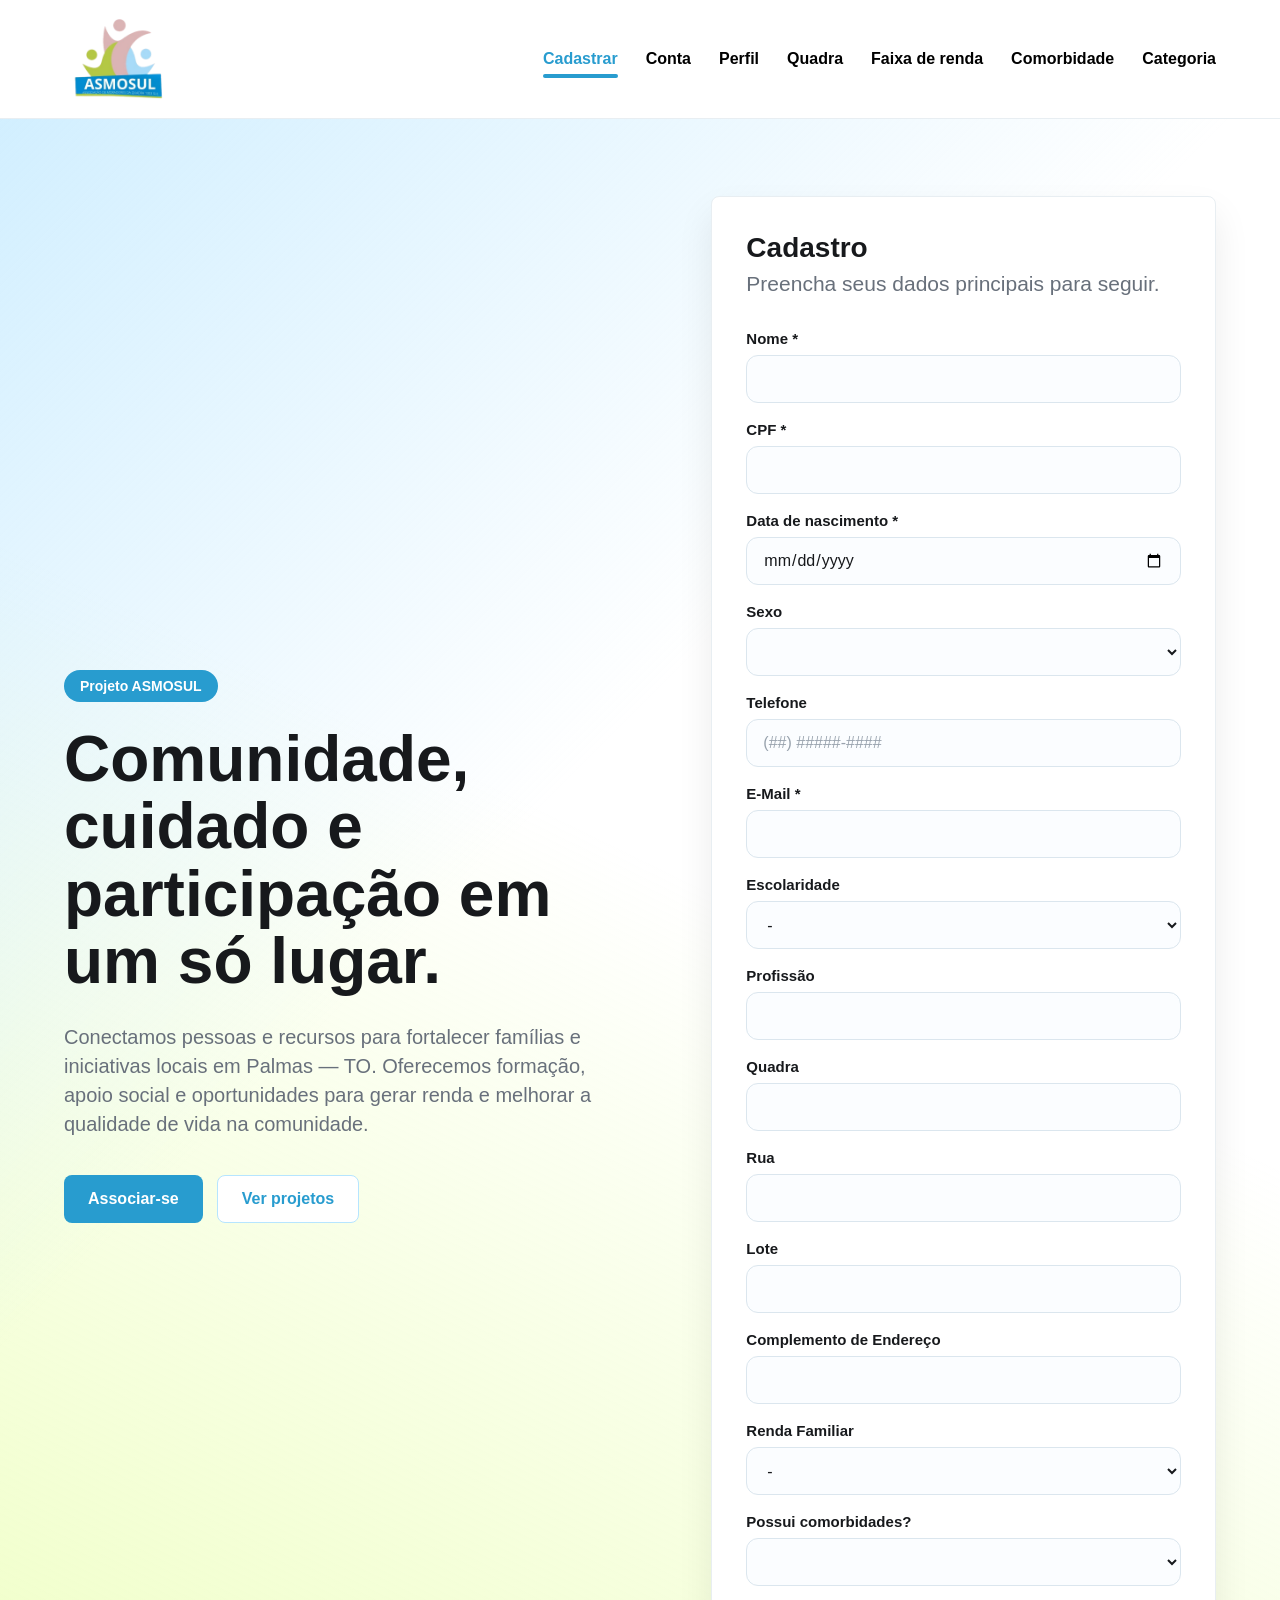
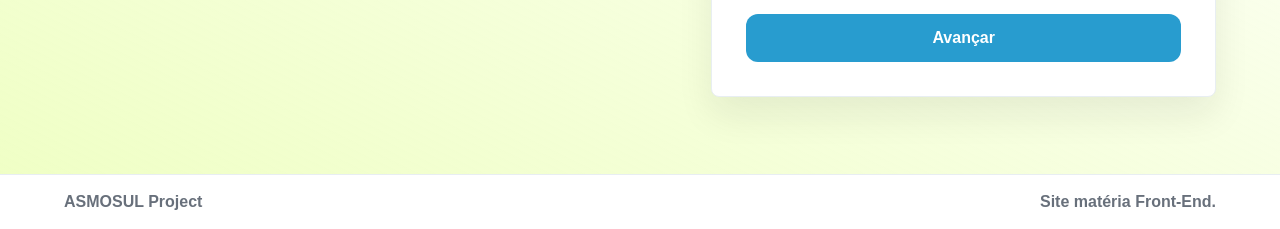
==== cadastro.html @ 515030df "Site Atualizado" ====
<!DOCTYPE html>
<html lang="pt-br">
<head>
    <meta charset="UTF-8">
    <title>Entre</title>
    <link rel="icon" type="image/png" href="./Imagens/Logo-clean.png">
    <script src="./JavaScript/index.js"></script>
    <link rel="stylesheet" href="./Css/index.css">
</head>
<body>
    <header class="topbar">
        <a class="brand" href="#">
            <img src="./Imagens/Logo.png" alt="AsmoSul Logo" class="logo-img">
        </a>
        <nav class="nav">
            <button type="button" id="navCadastrar" class="tablinks active" onclick="openCity(event, 'Cadastrar')">Cadastrar</button>
            <button type="button" id="navConta" class="tablinks" onclick="openCity(event, 'Conta')">Conta</button>
            <button type="button" id="navPerfil" class="tablinks" onclick="openCity(event, 'Perfil')">Perfil</button>
            <button type="button" id="navQuadra" class="tablinks" onclick="openCity(event, 'Quadra')">Quadra</button>
            <button type="button" id="navFaixaRenda" class="tablinks" onclick="openCity(event, 'FaixaRenda')">Faixa de renda</button>
            <button type="button" id="navComorbidade" class="tablinks" onclick="openCity(event, 'Comorbidade')">Comorbidade</button>
            <button type="button" id="navCategoria" class="tablinks" onclick="openCity(event, 'Categoria')">Categoria</button>
        </nav>
    </header>

    <main class="hero">
        <div class="hero-content">
            <section class="hero-copy">
                <span class="badge">Projeto ASMOSUL</span>
                <h1>Comunidade, cuidado e participação em um só lugar.</h1>
                <p>
                    Conectamos pessoas e recursos para fortalecer famílias e iniciativas locais em Palmas — TO. Oferecemos formação, apoio social e oportunidades para gerar renda e melhorar a qualidade de vida na comunidade.
                </p>
                <div class="actions">
                    <button type="button" class="primary-button" onclick="openCity(event, 'Conta')">Associar-se</button>
                    <button type="button" class="secondary-button" onclick="openCity(event, 'Perfil')">Ver projetos</button>
                </div>
            </section>

            <section class="hero-stats">
                <section id="Cadastrar" class="tabcontent progress-card" style="display:block;">
                    <h2>Cadastro</h2>
                    <p>Preencha seus dados principais para seguir.</p>
                    <form id="cadastroForm" action="./index.html" method="post" target="_blank">
                <div class="DivNome">
                    <label for="nome">Nome *</label>
                    <input type="text" name="nome" required>
                </div>
                <div>
                    <label for="cpf">CPF *</label>
                    <input type="text" name="cpf" minlength="11" maxlength="14" required>
                </div>
                <div>
                    <label for="date">Data de nascimento *</label>
                    <input type="date" name="date" required>
                </div>
                <div>
                    <label for="sexo">Sexo</label>
                    <select name="select">
                        <option value="sexo">  </option>
                        <option value="masculino">Masculino</option>
                        <option value="feminino">Feminino</option>
                    </select>
                </div>
                <div>
                    <label for="telefone">Telefone</label>
                    <input type="tel" name="telefone" maxlength="15"
                    onkeyup="mascaraTelefone(event)"
                    placeholder="(##) #####-####">
                </div>
                <div>
                    <label for="email">E-Mail *</label>
                    <input type="email" name="email" required>
                </div>
                <div>
                    <label for="escolaridade">Escolaridade</label>
                    <select name="select">
                        <option value="escolaridade"> - </option>
                        <option value="analfabeto">Analfabeto</option>
                        <option value="ensino fundamental incompleto">Ensino fundamental incompleto</option>
                        <option value="ensino fundamental completo">Ensino fundamental completo</option>
                        <option value="ensino médio incompleto">Ensino médio incompleto</option>
                        <option value="ensino médio completo">Ensino médio completo</option>
                        <option value="ensino superior incompleto">Ensino superior incompleto</option>
                        <option value="ensino superior completo">Ensino superior completo</option>
                    </select>
                </div>
                <div>
                    <label for="profissao">Profissão</label>
                    <input type="text" name="profissao">
                </div>
                <div>
                    <label for="quadra">Quadra</label>
                    <input type="text" name="quadra">
                </div>
                <div>
                    <label for="rua">Rua</label>
                    <input type="text" name="Rua">
                </div>
                <div>
                    <label for="lote">Lote</label>
                    <input type="text" name="lote">
                </div>
                <div>
                    <label for="Complemento de Endereço">Complemento de Endereço</label>
                    <input type="text" name="Complemento de Endereço">
                </div>
                <div>
                    <label for="Renda">Renda Familiar</label>
                    <select name="Renda">
                        <option value="Renda"> - </option>
                        <option value="2000">Até R$2000,00</option>
                        <option value="4000">Até R$4000,00</option>
                        <option value="8000">Até R$8000,00</option>
                        <option value="10000">Até R$10000,00</option>
                        <option value="11000">Acima de R$10000,00</option>
                    </select>
                </div>
                <div>
                    <label for="comorbidade">Possui comorbidades?</label>
                    <select name="comorbidade" id="Sim">
                        <option value="comorbidade">  </option>
                        <option value="sim">Sim</option>
                        <option value="nao">Não</option>
                    </select>
                    <div id="comorbidadeDetalhes" style="display:none; margin-top:8px;">
                        <label for="detalhes">Quais comorbidades?</label>
                        <input type="text" name="detalhes" id="detalhes" placeholder="Descreva aqui">
                    </div>
                </div>
                <div class="BotoesForm">
                    <input type="submit" value="Avançar">
                </div>
            </form>
        </section>

                <section id="Conta" class="tabcontent progress-card">
                    <h2>Conta</h2>
                    <p>Crie sua senha com confirmação e critérios visíveis.</p>
                    <form id="contaForm" action="#">
                <div>
                    <label for="associada">Pessoa associada</label>
                    <select name="associada" id="">
                        <option value="associada">  </option>
                        <option value="sim">Sim</option>
                        <option value="nao">Não</option>
                    </select>
                </div>
                <div>
                    <label for="nome">Nome do usúario *</label>
                    <input type="text" name="nome" required>
                </div>
                <div>
                    <label for="senha">Senha *</label>
                    <input type="password" name="senha" id="senha" required minlength="8">
                </div>
                <div>
                    <label for="senhaC">Confirmar Senha *</label>
                    <input type="password" name="senhaC" id="senhaC" required minlength="8">
                </div>
                <div id="passwordFeedback" aria-live="polite" style="margin-top:8px;"></div>
                <div class="BotoesForm">
                    <input type="submit" value="Avançar">
                </div>
            </form>
                </section>

                <section id="Perfil" class="tabcontent progress-card">
                    <h2>Perfil</h2>
                    <p>Configure seus dados de perfil e permissões.</p>
                    <form id="perfilForm" action="#">
                <div>
                    <label for="identificador">Identificador *</label>
                    <input type="text" name="identificador" id="identificador" required>
                </div>
                <div>
                    <label for="descricao">Descrição *</label>
                    <input type="text" name="descricao" id="descricao" required>
                </div>
                <div>
                    <label for="permissoes">Permissões *</label>
                    <select name="permissoes" id="permissoes" required>
                        <option value=""> - </option>
                        <option value="admin">Administrador</option>
                        <option value="user">Usuário</option>
                        <option value="viewer">Visualizador</option>
                        <option value="editor">Editor</option>
                    </select>
                </div>
                <div class="BotoesForm">
                    <input type="submit" value="Salvar">
                </div>
            </form>
                </section>

                <section id="Quadra" class="tabcontent progress-card">
                    <h2>Quadra</h2>
                    <p>Cadastre a quadra com nome e descrição.</p>
                    <form id="quadraForm" action="#">
                <div>
                    <label for="nomeQuadra">Nome da quadra *</label>
                    <input type="text" name="nomeQuadra" id="nomeQuadra" required>
                </div>
                <div>
                    <label for="descricaoQuadra">Descrição</label>
                    <input type="text" name="descricaoQuadra" id="descricaoQuadra">
                </div>
                <div class="BotoesForm">
                    <input type="submit" value="Salvar">
                </div>
            </form>
                </section>

                <section id="FaixaRenda" class="tabcontent progress-card">
                    <h2>Faixa de renda familiar</h2>
                    <p>Informe a faixa com valor mínimo, valor máximo e descrição.</p>
                    <form id="faixaRendaForm" action="#">
                <div>
                    <label for="valorMinimo">Valor mínimo *</label>
                    <input type="number" name="valorMinimo" id="valorMinimo" step="1" min="0" required>
                </div>
                <div>
                    <label for="valorMaximo">Valor máximo *</label>
                    <input type="number" name="valorMaximo" id="valorMaximo" step="1" min="0" required>
                </div>
                <div>
                    <label for="descricaoFaixa">Descrição</label>
                    <input type="text" name="descricaoFaixa" id="descricaoFaixa">
                </div>
                <div class="BotoesForm">
                    <input type="submit" value="Salvar">
                </div>
            </form>
                </section>

                <section id="Comorbidade" class="tabcontent progress-card">
                    <h2>Comorbidade</h2>
                    <p>Cadastre uma comorbidade e associe uma categoria.</p>
                    <form id="comorbidadeForm" action="#">
                <div>
                    <label for="nomeComorbidade">Nome *</label>
                    <input type="text" name="nomeComorbidade" id="nomeComorbidade" required>
                </div>
                <div>
                    <label for="categoriaComorbidade">Categoria *</label>
                    <select name="categoriaComorbidade" id="categoriaComorbidade" required>
                        <option value=""> - </option>
                        <option value="Doenças cardiovasculares">Doenças cardiovasculares</option>
                        <option value="Diabetes">Diabetes</option>
                        <option value="Doenças respiratorias">Doenças respiratórias</option>
                        <option value="Cancer">Câncer</option>
                    </select>
                </div>
                <div>
                    <label for="descricaoComorbidade">Descrição</label>
                    <input type="text" name="descricaoComorbidade" id="descricaoComorbidade">
                </div>
                <div class="BotoesForm">
                    <input type="submit" value="Cadastrar">
                </div>
            </form>
                </section>

                <section id="Categoria" class="tabcontent progress-card">
                    <h2>Categoria</h2>
                    <p>Cadastre a categoria com identificador e nome.</p>
                    <form id="categoriaForm" action="#">
                <div>
                    <label for="identificadorCategoria">Identificador *</label>
                    <input type="text" name="identificadorCategoria" id="identificadorCategoria" required>
                </div>
                <div>
                    <label for="nomeCategoria">Nome *</label>
                    <input type="text" name="nomeCategoria" id="nomeCategoria" required>
                </div>
                <div class="BotoesForm">
                    <input type="submit" value="Salvar">
                </div>
            </form>
                </section>
            </section>
        </div>
    </main>
        <footer class="site-footer">
            <span>ASMOSUL Project</span>
            <span>Site matéria Front-End.</span>
        </footer>
        </body>
</html>
---- Css/index.css ----
:root {
  --ink: #17191c;
  --muted: #68707b;
  --line: #e8eef2;
  --white: #ffffff;
  --blue: #289ccf;
  --blue-light: #eaf8ff;
  --green-soft: #efffd4;
  --shadow: 0 18px 36px rgb(23 25 28 / 8%);
  --radius: 8px;
}

* {
  box-sizing: border-box;
}

html {
  scroll-behavior: smooth;
}

body {
  margin: 0;
  color: var(--ink);
  background: var(--white);
  font-family: Helvetica, Arial, sans-serif;
}

button,
input,
select {
  font: inherit;
}

a {
  color: inherit;
  text-decoration: none;
}

.topbar {
  display: flex;
  align-items: center;
  min-height: 118px;
  padding: 4px clamp(24px, 5vw, 104px);
  border-bottom: 1px solid var(--line);
  background: var(--white);
}

.brand {
  display: inline-flex;
  align-items: center;
  gap: 28px;
}

.logo-img {
  height: 110px;
  width: auto;
  object-fit: contain;
}

.nav {
  display: flex;
  align-items: center;
  gap: 28px;
  margin-left: auto;
  color: #343a40;
  font-size: 16px;
}

.nav button:not(.join-button) {
  position: relative;
  padding: 12px 0;
  border: 0;
  background: transparent;
  font-weight: 700;
  cursor: pointer;
  transition: color 180ms ease;
}

.nav button:not(.join-button)::after {
  position: absolute;
  left: 0;
  bottom: 2px;
  width: 100%;
  height: 4px;
  border-radius: 999px;
  background: var(--blue);
  content: "";
  transform: scaleX(0);
  transform-origin: left;
  transition: transform 220ms ease;
}

.nav button:not(.join-button):hover,
.nav button:not(.join-button):focus-visible,
.nav button.active {
  color: var(--blue);
}

.nav button:not(.join-button):hover::after,
.nav button:not(.join-button):focus-visible::after,
.nav button.active::after {
  transform: scaleX(1);
}

.join-button,
.primary-button,
.secondary-button {
  display: inline-flex;
  align-items: center;
  justify-content: center;
  min-height: 48px;
  padding: 0 24px;
  border-radius: var(--radius);
  font-weight: 700;
  border: 0;
  cursor: pointer;
}

.join-button,
.primary-button {
  color: var(--white);
  background: var(--blue);
}

.join-button {
  gap: 10px;
  min-height: 56px;
  padding: 0 28px;
  border-radius: 12px;
  transition: transform 180ms ease, box-shadow 180ms ease, background 180ms ease;
}

.join-button:hover,
.join-button:focus-visible {
  background: #208dbd;
  box-shadow: 0 12px 24px rgb(40 156 207 / 24%);
  transform: translateY(-2px);
}

.secondary-button {
  color: var(--blue);
  border: 1px solid #b6e5ff;
  background: var(--white);
}

.hero {
  min-height: calc(100vh - 118px);
  background:
    linear-gradient(135deg, rgb(182 229 255 / 62%), transparent 42%),
    linear-gradient(26deg, rgb(229 255 159 / 60%), transparent 54%),
    var(--white);
}

.hero-content {
  display: grid;
  grid-template-columns: minmax(0, 1.05fr) minmax(460px, 0.95fr);
  gap: clamp(56px, 7vw, 120px);
  align-items: center;
  min-height: calc(100vh - 118px);
  padding: clamp(48px, 6vw, 96px) clamp(24px, 5vw, 104px);
}

.hero-copy {
  min-width: 0;
}

.badge {
  display: inline-flex;
  align-items: center;
  min-height: 32px;
  padding: 0 16px;
  border-radius: 999px;
  color: var(--white);
  background: var(--blue);
  font-size: 14px;
  font-weight: 700;
}

h1 {
  max-width: 870px;
  margin: 24px 0 0;
  font-size: clamp(50px, 5vw, 78px);
  line-height: 1.05;
  letter-spacing: 0;
}

.hero-copy p {
  max-width: 790px;
  margin: 28px 0 0;
  color: var(--muted);
  font-size: 20px;
  line-height: 1.45;
}

.actions {
  display: flex;
  gap: 14px;
  margin-top: 36px;
}

.hero-stats {
  display: grid;
  gap: 22px;
  min-width: 0;
}

.progress-card,
.stat-cards article {
  border: 1px solid var(--line);
  border-radius: var(--radius);
  background: var(--white);
  box-shadow: var(--shadow);
}

.progress-card {
  padding: 34px;
}

.progress-card h2 {
  margin: 0;
  font-size: 28px;
  line-height: 1.2;
}

.progress-card p {
  margin: 8px 0 34px;
  color: var(--muted);
  font-size: 21px;
}

.progress-card form {
  display: flex;
  flex-direction: column;
  gap: 18px;
}

.progress-card form > div {
  display: flex;
  flex-direction: column;
  gap: 8px;
}

.progress-card label {
  color: var(--ink);
  font-weight: 700;
  font-size: 15px;
}

.progress-card input,
.progress-card select {
  width: 100%;
  min-height: 48px;
  padding: 0 16px;
  border: 1px solid #dbe6ee;
  border-radius: 12px;
  background: #fbfdff;
  color: var(--ink);
  outline: none;
  transition: border-color 180ms ease, box-shadow 180ms ease, background 180ms ease;
}

.progress-card input:focus,
.progress-card select:focus {
  border-color: var(--blue);
  background: var(--white);
  box-shadow: 0 0 0 4px rgb(40 156 207 / 12%);
}

.progress-card input::placeholder {
  color: #98a2ad;
}

.BotoesForm {
  display: flex;
  justify-content: flex-start;
  margin-top: 10px;
}

.BotoesForm input[type="submit"] {
  min-width: 160px;
  border: 0;
  color: var(--white);
  background: var(--blue);
  cursor: pointer;
  font-weight: 700;
  transition: transform 180ms ease, box-shadow 180ms ease, background 180ms ease;
}

.BotoesForm input[type="submit"]:hover,
.BotoesForm input[type="submit"]:focus-visible {
  background: #208dbd;
  box-shadow: 0 12px 24px rgb(40 156 207 / 24%);
  transform: translateY(-2px);
}

#comorbidadeDetalhes,
#passwordFeedback {
  width: 100%;
}

#comorbidadeDetalhes {
  margin-top: 2px;
}

#passwordFeedback {
  font-size: 0.78rem;
}

.password-feedback {
  list-style: none;
  padding: 0;
  margin: 0;
}

.password-feedback li {
  margin: 2px 0;
  text-align: left;
  font-size: 0.78rem;
  line-height: 1.35;
}

.password-feedback li.valid {
  color: #1a8f3a;
}

.password-feedback li.invalid {
  color: #c0392b;
}

.stat-cards {
  display: grid;
  grid-template-columns: repeat(3, minmax(0, 1fr));
  gap: 20px;
}

.stat-cards article {
  min-height: 140px;
  padding: 30px;
}

.stat-cards strong {
  display: block;
  color: var(--blue);
  font-size: 38px;
  line-height: 1;
}

.stat-cards span {
  display: block;
  margin-top: 16px;
  color: var(--muted);
  font-size: 16px;
  line-height: 1.35;
}

.tabcontent {
  display: none;
}

@media (max-width: 980px) {
  .topbar {
    align-items: flex-start;
    flex-direction: column;
    gap: 14px;
    padding-top: 14px;
    padding-bottom: 18px;
  }

  .nav {
    flex-wrap: wrap;
    gap: 16px;
    margin-left: 0;
  }

  .hero-content {
    grid-template-columns: 1fr;
    min-height: auto;
  }

  .stat-cards {
    grid-template-columns: 1fr;
  }
}

@media (max-width: 560px) {
  .brand span {
    font-size: 28px;
  }

  h1 {
    font-size: 36px;
  }

  .hero-copy p,
  .progress-card p {
    font-size: 17px;
  }

  .actions {
    flex-direction: column;
  }

  .progress-card {
    padding: 22px;
  }

  .stat-cards article {
    padding: 22px;
  }
}

/* Footer */
.site-footer {
  display: flex;
  justify-content: space-between;
  align-items: center;
  padding: 18px clamp(24px, 5vw, 104px);
  background: var(--white);
  border-top: 1px solid var(--line);
  color: var(--muted);
  font-weight: 700;
}

@media (max-width: 560px) {
  .site-footer {
    flex-direction: column;
    gap: 8px;
    align-items: flex-start;
  }
}
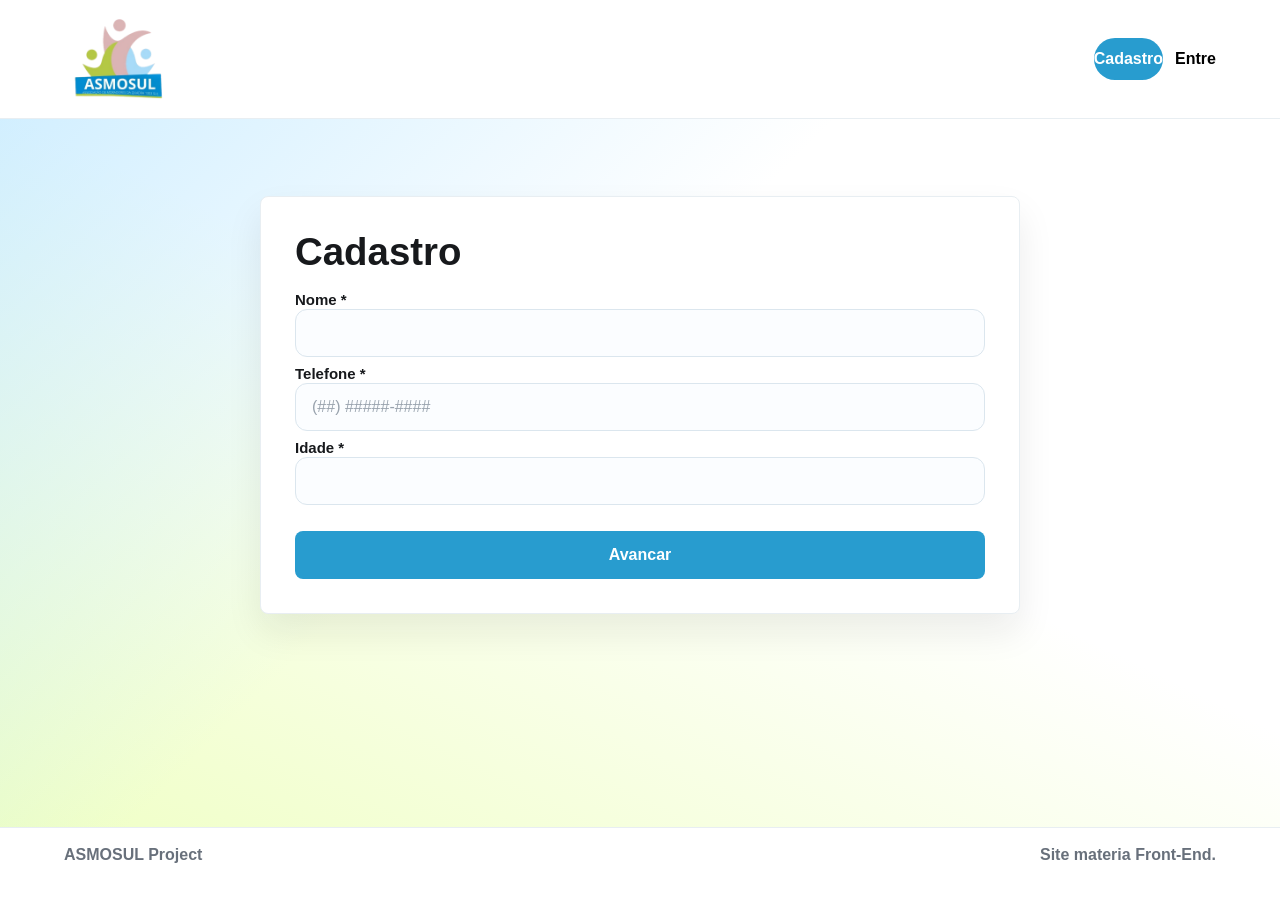
==== commit ec3febc1: "Ajuste da aba cadastro" ====
--- a/cadastro.html
+++ b/cadastro.html
@@ -1,289 +1,190 @@
-<!DOCTYPE html>
+﻿<!DOCTYPE html>
 <html lang="pt-br">
 <head>
     <meta charset="UTF-8">
-    <title>Entre</title>
+    <meta name="viewport" content="width=device-width, initial-scale=1">
+    <title>Cadastro</title>
     <link rel="icon" type="image/png" href="./Imagens/Logo-clean.png">
-    <script src="./JavaScript/index.js"></script>
+    <script src="./JavaScript/index.js" defer></script>
     <link rel="stylesheet" href="./Css/index.css">
 </head>
 <body>
-    <header class="topbar">
-        <a class="brand" href="#">
+    <header class="topbar auth-topbar">
+        <a class="brand" href="#" aria-label="ASMOSUL">
             <img src="./Imagens/Logo.png" alt="AsmoSul Logo" class="logo-img">
         </a>
-        <nav class="nav">
-            <button type="button" id="navCadastrar" class="tablinks active" onclick="openCity(event, 'Cadastrar')">Cadastrar</button>
-            <button type="button" id="navConta" class="tablinks" onclick="openCity(event, 'Conta')">Conta</button>
-            <button type="button" id="navPerfil" class="tablinks" onclick="openCity(event, 'Perfil')">Perfil</button>
-            <button type="button" id="navQuadra" class="tablinks" onclick="openCity(event, 'Quadra')">Quadra</button>
-            <button type="button" id="navFaixaRenda" class="tablinks" onclick="openCity(event, 'FaixaRenda')">Faixa de renda</button>
-            <button type="button" id="navComorbidade" class="tablinks" onclick="openCity(event, 'Comorbidade')">Comorbidade</button>
-            <button type="button" id="navCategoria" class="tablinks" onclick="openCity(event, 'Categoria')">Categoria</button>
+        <nav class="nav auth-nav" aria-label="Alternar entre cadastro e login">
+            <button type="button" class="tablinks active" data-target="Cadastro">Cadastro</button>
+            <button type="button" class="tablinks" data-target="Entre">Entre</button>
         </nav>
     </header>
 
-    <main class="hero">
-        <div class="hero-content">
-            <section class="hero-copy">
-                <span class="badge">Projeto ASMOSUL</span>
-                <h1>Comunidade, cuidado e participação em um só lugar.</h1>
-                <p>
-                    Conectamos pessoas e recursos para fortalecer famílias e iniciativas locais em Palmas — TO. Oferecemos formação, apoio social e oportunidades para gerar renda e melhorar a qualidade de vida na comunidade.
-                </p>
-                <div class="actions">
-                    <button type="button" class="primary-button" onclick="openCity(event, 'Conta')">Associar-se</button>
-                    <button type="button" class="secondary-button" onclick="openCity(event, 'Perfil')">Ver projetos</button>
+    <main class="hero auth-hero">
+        <div class="hero-content auth-content">
+            <section id="Cadastro" class="tabcontent progress-card auth-panel" style="display:block;">
+                <div class="panel-head">
+                    <h1>Cadastro</h1>
                 </div>
+
+                <form id="cadastroWizard" class="wizard" action="#">
+                    <div class="wizard-step is-active" data-step="1">
+                        <div>
+                            <label for="nome">Nome *</label>
+                            <input type="text" name="nome" id="nome" required>
+                        </div>
+                        <div>
+                            <label for="telefone">Telefone *</label>
+                            <input type="tel" name="telefone" id="telefone" maxlength="15" onkeyup="mascaraTelefone(event)" placeholder="(##) #####-####" required>
+                        </div>
+                        <div>
+                            <label for="idade">Idade *</label>
+                            <input type="number" name="idade" id="idade" min="0" required>
+                        </div>
+                    </div>
+
+                    <div class="wizard-step" data-step="2">
+                        <div>
+                            <label for="cpf">CPF *</label>
+                            <input type="text" name="cpf" id="cpf" minlength="11" maxlength="14" required>
+                        </div>
+                        <div>
+                            <label for="date">Data de nascimento *</label>
+                            <input type="date" name="date" id="date" required>
+                        </div>
+                        <div>
+                            <label for="sexo">Sexo</label>
+                            <select name="sexo" id="sexo">
+                                <option value="">Selecione</option>
+                                <option value="masculino">Masculino</option>
+                                <option value="feminino">Feminino</option>
+                                <option value="outro">Outro</option>
+                            </select>
+                        </div>
+                    </div>
+
+                    <div class="wizard-step" data-step="3">
+                        <div>
+                            <label for="email">E-mail *</label>
+                            <input type="email" name="email" id="email" required>
+                        </div>
+                        <div>
+                            <label for="escolaridade">Escolaridade</label>
+                            <select name="escolaridade" id="escolaridade">
+                                <option value="">Selecione</option>
+                                <option value="analfabeto">Analfabeto</option>
+                                <option value="ensino fundamental incompleto">Ensino fundamental incompleto</option>
+                                <option value="ensino fundamental completo">Ensino fundamental completo</option>
+                                <option value="ensino medio incompleto">Ensino medio incompleto</option>
+                                <option value="ensino medio completo">Ensino medio completo</option>
+                                <option value="ensino superior incompleto">Ensino superior incompleto</option>
+                                <option value="ensino superior completo">Ensino superior completo</option>
+                            </select>
+                        </div>
+                        <div>
+                            <label for="profissao">Profissao</label>
+                            <input type="text" name="profissao" id="profissao">
+                        </div>
+                    </div>
+
+                    <div class="wizard-step" data-step="4">
+                        <div>
+                            <label for="quadra">Quadra</label>
+                            <input type="text" name="quadra" id="quadra">
+                        </div>
+                        <div>
+                            <label for="rua">Rua</label>
+                            <input type="text" name="rua" id="rua">
+                        </div>
+                        <div>
+                            <label for="lote">Lote</label>
+                            <input type="text" name="lote" id="lote">
+                        </div>
+                        <div>
+                            <label for="complemento">Complemento de endereco</label>
+                            <input type="text" name="complemento" id="complemento">
+                        </div>
+                    </div>
+
+                    <div class="wizard-step" data-step="5">
+                        <div>
+                            <label for="Renda">Renda familiar</label>
+                            <select name="Renda" id="Renda">
+                                <option value="">Selecione</option>
+                                <option value="2000">Ate R$2000,00</option>
+                                <option value="4000">Ate R$4000,00</option>
+                                <option value="8000">Ate R$8000,00</option>
+                                <option value="10000">Ate R$10000,00</option>
+                                <option value="11000">Acima de R$10000,00</option>
+                            </select>
+                        </div>
+                        <div>
+                            <label for="Sim">Possui comorbidades?</label>
+                            <select name="comorbidade" id="Sim">
+                                <option value="">Selecione</option>
+                                <option value="sim">Sim</option>
+                                <option value="nao">Nao</option>
+                            </select>
+                            <div id="comorbidadeDetalhes" style="display:none; margin-top:8px;">
+                                <label for="detalhes">Quais comorbidades?</label>
+                                <input type="text" name="detalhes" id="detalhes" placeholder="Descreva aqui">
+                            </div>
+                        </div>
+                    </div>
+
+                    <div class="wizard-step" data-step="6">
+                        <div>
+                            <label for="nomeUsuario">Nome de usuario *</label>
+                            <input type="text" name="nomeUsuario" id="nomeUsuario" required>
+                        </div>
+                        <div>
+                            <label for="senha">Senha *</label>
+                            <input type="password" name="senha" id="senha" required minlength="8">
+                        </div>
+                        <div>
+                            <label for="senhaC">Confirmar senha *</label>
+                            <input type="password" name="senhaC" id="senhaC" required minlength="8">
+                        </div>
+                        <div id="passwordFeedback" aria-live="polite"></div>
+                    </div>
+
+                    <div class="wizard-actions">
+                        <button type="button" class="secondary-button wizard-back" hidden>Voltar</button>
+                        <button type="button" class="primary-button wizard-next">Avancar</button>
+                        <button type="submit" class="primary-button wizard-submit" hidden>Finalizar cadastro</button>
+                    </div>
+                </form>
             </section>
 
-            <section class="hero-stats">
-                <section id="Cadastrar" class="tabcontent progress-card" style="display:block;">
-                    <h2>Cadastro</h2>
-                    <p>Preencha seus dados principais para seguir.</p>
-                    <form id="cadastroForm" action="./index.html" method="post" target="_blank">
-                <div class="DivNome">
-                    <label for="nome">Nome *</label>
-                    <input type="text" name="nome" required>
+            <section id="Entre" class="tabcontent progress-card auth-panel">
+                <div class="panel-head">
+                    <h1>Entre</h1>
                 </div>
-                <div>
-                    <label for="cpf">CPF *</label>
-                    <input type="text" name="cpf" minlength="11" maxlength="14" required>
-                </div>
-                <div>
-                    <label for="date">Data de nascimento *</label>
-                    <input type="date" name="date" required>
-                </div>
-                <div>
-                    <label for="sexo">Sexo</label>
-                    <select name="select">
-                        <option value="sexo">  </option>
-                        <option value="masculino">Masculino</option>
-                        <option value="feminino">Feminino</option>
-                    </select>
-                </div>
-                <div>
-                    <label for="telefone">Telefone</label>
-                    <input type="tel" name="telefone" maxlength="15"
-                    onkeyup="mascaraTelefone(event)"
-                    placeholder="(##) #####-####">
-                </div>
-                <div>
-                    <label for="email">E-Mail *</label>
-                    <input type="email" name="email" required>
-                </div>
-                <div>
-                    <label for="escolaridade">Escolaridade</label>
-                    <select name="select">
-                        <option value="escolaridade"> - </option>
-                        <option value="analfabeto">Analfabeto</option>
-                        <option value="ensino fundamental incompleto">Ensino fundamental incompleto</option>
-                        <option value="ensino fundamental completo">Ensino fundamental completo</option>
-                        <option value="ensino médio incompleto">Ensino médio incompleto</option>
-                        <option value="ensino médio completo">Ensino médio completo</option>
-                        <option value="ensino superior incompleto">Ensino superior incompleto</option>
-                        <option value="ensino superior completo">Ensino superior completo</option>
-                    </select>
-                </div>
-                <div>
-                    <label for="profissao">Profissão</label>
-                    <input type="text" name="profissao">
-                </div>
-                <div>
-                    <label for="quadra">Quadra</label>
-                    <input type="text" name="quadra">
-                </div>
-                <div>
-                    <label for="rua">Rua</label>
-                    <input type="text" name="Rua">
-                </div>
-                <div>
-                    <label for="lote">Lote</label>
-                    <input type="text" name="lote">
-                </div>
-                <div>
-                    <label for="Complemento de Endereço">Complemento de Endereço</label>
-                    <input type="text" name="Complemento de Endereço">
-                </div>
-                <div>
-                    <label for="Renda">Renda Familiar</label>
-                    <select name="Renda">
-                        <option value="Renda"> - </option>
-                        <option value="2000">Até R$2000,00</option>
-                        <option value="4000">Até R$4000,00</option>
-                        <option value="8000">Até R$8000,00</option>
-                        <option value="10000">Até R$10000,00</option>
-                        <option value="11000">Acima de R$10000,00</option>
-                    </select>
-                </div>
-                <div>
-                    <label for="comorbidade">Possui comorbidades?</label>
-                    <select name="comorbidade" id="Sim">
-                        <option value="comorbidade">  </option>
-                        <option value="sim">Sim</option>
-                        <option value="nao">Não</option>
-                    </select>
-                    <div id="comorbidadeDetalhes" style="display:none; margin-top:8px;">
-                        <label for="detalhes">Quais comorbidades?</label>
-                        <input type="text" name="detalhes" id="detalhes" placeholder="Descreva aqui">
+
+                <form id="loginForm" class="wizard" action="#">
+                    <div class="wizard-step is-active" data-step="1">
+                        <div>
+                            <label for="loginUser">Usuario *</label>
+                            <input type="text" name="loginUser" id="loginUser" required>
+                        </div>
+                        <div>
+                            <label for="loginSenha">Senha *</label>
+                            <input type="password" name="loginSenha" id="loginSenha" required minlength="8">
+                        </div>
                     </div>
-                </div>
-                <div class="BotoesForm">
-                    <input type="submit" value="Avançar">
-                </div>
-            </form>
-        </section>
 
-                <section id="Conta" class="tabcontent progress-card">
-                    <h2>Conta</h2>
-                    <p>Crie sua senha com confirmação e critérios visíveis.</p>
-                    <form id="contaForm" action="#">
-                <div>
-                    <label for="associada">Pessoa associada</label>
-                    <select name="associada" id="">
-                        <option value="associada">  </option>
-                        <option value="sim">Sim</option>
-                        <option value="nao">Não</option>
-                    </select>
-                </div>
-                <div>
-                    <label for="nome">Nome do usúario *</label>
-                    <input type="text" name="nome" required>
-                </div>
-                <div>
-                    <label for="senha">Senha *</label>
-                    <input type="password" name="senha" id="senha" required minlength="8">
-                </div>
-                <div>
-                    <label for="senhaC">Confirmar Senha *</label>
-                    <input type="password" name="senhaC" id="senhaC" required minlength="8">
-                </div>
-                <div id="passwordFeedback" aria-live="polite" style="margin-top:8px;"></div>
-                <div class="BotoesForm">
-                    <input type="submit" value="Avançar">
-                </div>
-            </form>
-                </section>
-
-                <section id="Perfil" class="tabcontent progress-card">
-                    <h2>Perfil</h2>
-                    <p>Configure seus dados de perfil e permissões.</p>
-                    <form id="perfilForm" action="#">
-                <div>
-                    <label for="identificador">Identificador *</label>
-                    <input type="text" name="identificador" id="identificador" required>
-                </div>
-                <div>
-                    <label for="descricao">Descrição *</label>
-                    <input type="text" name="descricao" id="descricao" required>
-                </div>
-                <div>
-                    <label for="permissoes">Permissões *</label>
-                    <select name="permissoes" id="permissoes" required>
-                        <option value=""> - </option>
-                        <option value="admin">Administrador</option>
-                        <option value="user">Usuário</option>
-                        <option value="viewer">Visualizador</option>
-                        <option value="editor">Editor</option>
-                    </select>
-                </div>
-                <div class="BotoesForm">
-                    <input type="submit" value="Salvar">
-                </div>
-            </form>
-                </section>
-
-                <section id="Quadra" class="tabcontent progress-card">
-                    <h2>Quadra</h2>
-                    <p>Cadastre a quadra com nome e descrição.</p>
-                    <form id="quadraForm" action="#">
-                <div>
-                    <label for="nomeQuadra">Nome da quadra *</label>
-                    <input type="text" name="nomeQuadra" id="nomeQuadra" required>
-                </div>
-                <div>
-                    <label for="descricaoQuadra">Descrição</label>
-                    <input type="text" name="descricaoQuadra" id="descricaoQuadra">
-                </div>
-                <div class="BotoesForm">
-                    <input type="submit" value="Salvar">
-                </div>
-            </form>
-                </section>
-
-                <section id="FaixaRenda" class="tabcontent progress-card">
-                    <h2>Faixa de renda familiar</h2>
-                    <p>Informe a faixa com valor mínimo, valor máximo e descrição.</p>
-                    <form id="faixaRendaForm" action="#">
-                <div>
-                    <label for="valorMinimo">Valor mínimo *</label>
-                    <input type="number" name="valorMinimo" id="valorMinimo" step="1" min="0" required>
-                </div>
-                <div>
-                    <label for="valorMaximo">Valor máximo *</label>
-                    <input type="number" name="valorMaximo" id="valorMaximo" step="1" min="0" required>
-                </div>
-                <div>
-                    <label for="descricaoFaixa">Descrição</label>
-                    <input type="text" name="descricaoFaixa" id="descricaoFaixa">
-                </div>
-                <div class="BotoesForm">
-                    <input type="submit" value="Salvar">
-                </div>
-            </form>
-                </section>
-
-                <section id="Comorbidade" class="tabcontent progress-card">
-                    <h2>Comorbidade</h2>
-                    <p>Cadastre uma comorbidade e associe uma categoria.</p>
-                    <form id="comorbidadeForm" action="#">
-                <div>
-                    <label for="nomeComorbidade">Nome *</label>
-                    <input type="text" name="nomeComorbidade" id="nomeComorbidade" required>
-                </div>
-                <div>
-                    <label for="categoriaComorbidade">Categoria *</label>
-                    <select name="categoriaComorbidade" id="categoriaComorbidade" required>
-                        <option value=""> - </option>
-                        <option value="Doenças cardiovasculares">Doenças cardiovasculares</option>
-                        <option value="Diabetes">Diabetes</option>
-                        <option value="Doenças respiratorias">Doenças respiratórias</option>
-                        <option value="Cancer">Câncer</option>
-                    </select>
-                </div>
-                <div>
-                    <label for="descricaoComorbidade">Descrição</label>
-                    <input type="text" name="descricaoComorbidade" id="descricaoComorbidade">
-                </div>
-                <div class="BotoesForm">
-                    <input type="submit" value="Cadastrar">
-                </div>
-            </form>
-                </section>
-
-                <section id="Categoria" class="tabcontent progress-card">
-                    <h2>Categoria</h2>
-                    <p>Cadastre a categoria com identificador e nome.</p>
-                    <form id="categoriaForm" action="#">
-                <div>
-                    <label for="identificadorCategoria">Identificador *</label>
-                    <input type="text" name="identificadorCategoria" id="identificadorCategoria" required>
-                </div>
-                <div>
-                    <label for="nomeCategoria">Nome *</label>
-                    <input type="text" name="nomeCategoria" id="nomeCategoria" required>
-                </div>
-                <div class="BotoesForm">
-                    <input type="submit" value="Salvar">
-                </div>
-            </form>
-                </section>
+                    <div class="wizard-actions">
+                        <button type="button" class="secondary-button wizard-back" hidden>Voltar</button>
+                        <button type="submit" class="primary-button wizard-submit">Entrar</button>
+                    </div>
+                </form>
             </section>
         </div>
     </main>
-        <footer class="site-footer">
-            <span>ASMOSUL Project</span>
-            <span>Site matéria Front-End.</span>
-        </footer>
-        </body>
-</html>+
+    <footer class="site-footer">
+        <span>ASMOSUL Project</span>
+        <span>Site materia Front-End.</span>
+    </footer>
+</body>
+</html>
+
--- a/Css/index.css
+++ b/Css/index.css
@@ -90,12 +90,6 @@
   transition: transform 220ms ease;
 }
 
-.nav button:not(.join-button):hover,
-.nav button:not(.join-button):focus-visible,
-.nav button.active {
-  color: var(--blue);
-}
-
 .nav button:not(.join-button):hover::after,
 .nav button:not(.join-button):focus-visible::after,
 .nav button.active::after {
@@ -357,6 +351,101 @@
   display: none;
 }
 
+.auth-topbar {
+  justify-content: space-between;
+}
+
+.auth-nav {
+  gap: 12px;
+  margin-left: 0;
+}
+
+.auth-nav .tablinks {
+  padding: 12px 18px;
+  border-radius: 999px;
+  background: #f3f8fc;
+}
+
+.auth-nav .tablinks::after {
+  display: none;
+}
+
+.auth-nav .tablinks.active {
+  color: var(--white);
+  background: var(--blue);
+}
+
+.auth-hero {
+  min-height: calc(100vh - 118px - 74px);
+}
+
+.auth-content {
+  grid-template-columns: minmax(0, 760px);
+  justify-content: center;
+  align-items: start;
+  min-height: auto;
+}
+
+.auth-panel {
+  width: 100%;
+  max-width: 760px;
+  margin: 0 auto;
+}
+
+.panel-head h1 {
+  margin: 0 0 18px;
+  font-size: clamp(28px, 3vw, 42px);
+  line-height: 1.1;
+}
+
+.wizard {
+  display: flex;
+  flex-direction: column;
+  gap: 18px;
+}
+
+.wizard-step {
+  display: none !important;
+  flex-direction: column;
+  gap: 18px;
+}
+
+.wizard-step.is-active {
+  display: flex !important;
+}
+
+.wizard-actions {
+  display: flex;
+  flex-wrap: wrap;
+  gap: 12px;
+  justify-content: flex-end;
+  padding-top: 8px;
+}
+
+.wizard-actions .secondary-button,
+.wizard-actions .primary-button {
+  min-width: 150px;
+}
+
+.wizard-actions [hidden] {
+  display: none !important;
+}
+
+@media (max-width: 980px) {
+  .auth-topbar {
+    align-items: center;
+    flex-direction: row;
+  }
+
+  .auth-content {
+    grid-template-columns: 1fr;
+  }
+
+  .auth-panel {
+    max-width: none;
+  }
+}
+
 @media (max-width: 980px) {
   .topbar {
     align-items: flex-start;
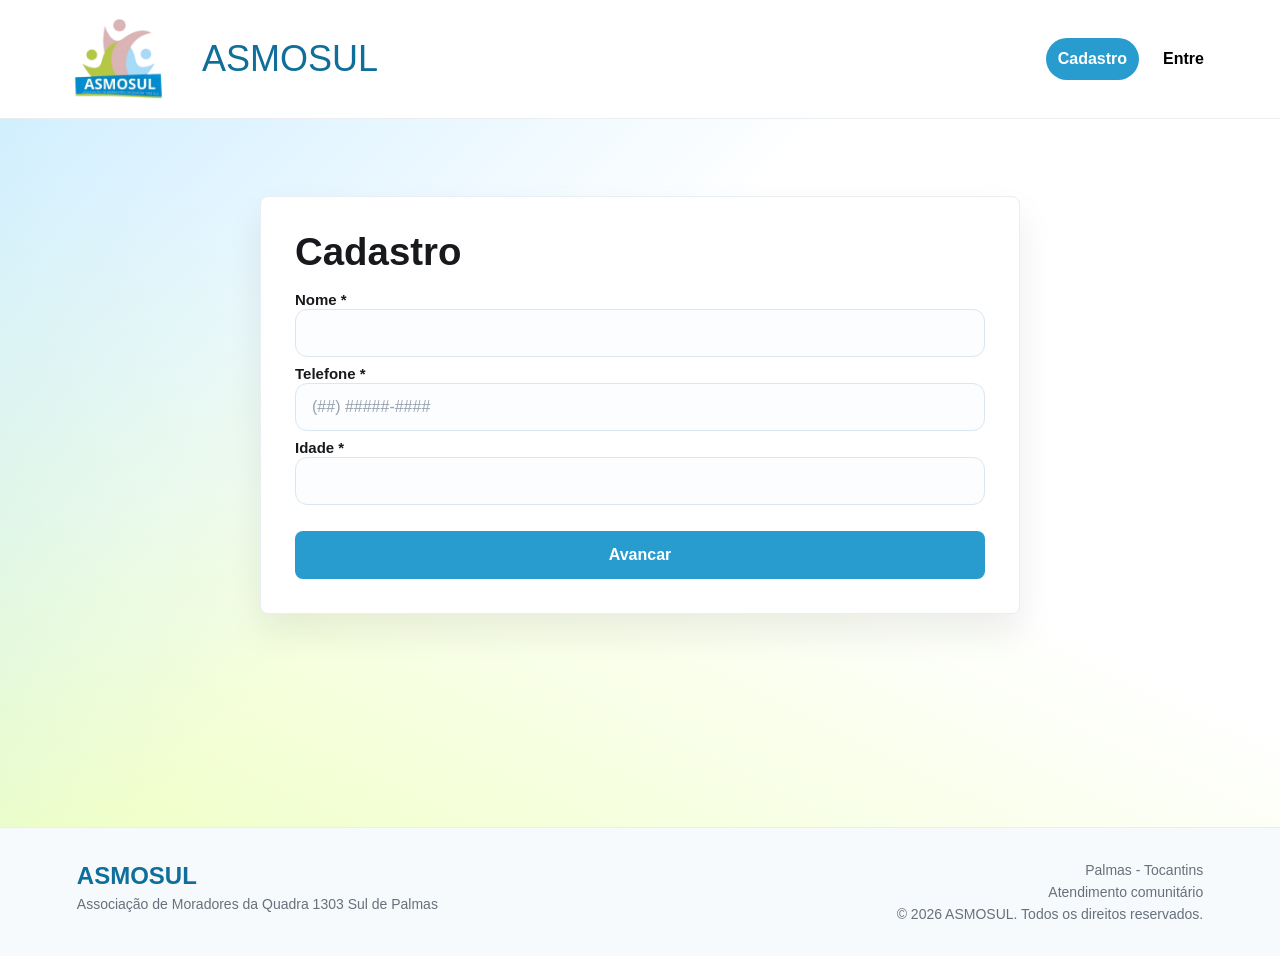
==== commit cc1d3e6e: "Site finalizado" ====
--- a/cadastro.html
+++ b/cadastro.html
@@ -10,8 +10,9 @@
 </head>
 <body>
     <header class="topbar auth-topbar">
-        <a class="brand" href="#" aria-label="ASMOSUL">
+        <a class="brand" href="./index.html" aria-label="ASMOSUL">
             <img src="./Imagens/Logo.png" alt="AsmoSul Logo" class="logo-img">
+            <span>ASMOSUL</span>
         </a>
         <nav class="nav auth-nav" aria-label="Alternar entre cadastro e login">
             <button type="button" class="tablinks active" data-target="Cadastro">Cadastro</button>
@@ -182,9 +183,16 @@
     </main>
 
     <footer class="site-footer">
-        <span>ASMOSUL Project</span>
-        <span>Site materia Front-End.</span>
+        <div class="footer-info">
+            <strong>ASMOSUL</strong>
+            <span>Associação de Moradores da Quadra 1303 Sul de Palmas</span>
+        </div>
+
+        <div class="footer-links">
+            <span>Palmas - Tocantins</span>
+            <span>Atendimento comunitário</span>
+            <span>© 2026 ASMOSUL. Todos os direitos reservados.</span>
+        </div>
     </footer>
 </body>
-</html>
-
+</html>
--- a/Css/index.css
+++ b/Css/index.css
@@ -4,6 +4,7 @@
   --line: #e8eef2;
   --white: #ffffff;
   --blue: #289ccf;
+  --blue-700: #0f6f9a;
   --blue-light: #eaf8ff;
   --green-soft: #efffd4;
   --shadow: 0 18px 36px rgb(23 25 28 / 8%);
@@ -51,6 +52,12 @@
   gap: 28px;
 }
 
+.brand span {
+  color: var(--blue-700);
+  font-size: 36px;
+  line-height: 1;
+}
+
 .logo-img {
   height: 110px;
   width: auto;
@@ -68,7 +75,7 @@
 
 .nav button:not(.join-button) {
   position: relative;
-  padding: 12px 0;
+  padding: 12px;
   border: 0;
   background: transparent;
   font-weight: 700;
@@ -502,12 +509,33 @@
 .site-footer {
   display: flex;
   justify-content: space-between;
-  align-items: center;
-  padding: 18px clamp(24px, 5vw, 104px);
-  background: var(--white);
+  align-items: flex-start;
+  gap: 28px;
+  padding: 34px clamp(18px, 6vw, 88px);
+  color: #4d555f;
   border-top: 1px solid var(--line);
+  background: #f6fafc;
+  font-size: 14px;
+}
+
+.footer-info,
+.footer-links {
+  display: grid;
+  gap: 6px;
+}
+
+.footer-info strong {
+  color: var(--blue-700);
+  font-size: 24px;
+}
+
+.footer-info span,
+.footer-links span {
   color: var(--muted);
-  font-weight: 700;
+}
+
+.footer-links {
+  text-align: right;
 }
 
 @media (max-width: 560px) {
@@ -516,4 +544,8 @@
     gap: 8px;
     align-items: flex-start;
   }
+
+  .footer-links {
+    text-align: left;
+  }
 }
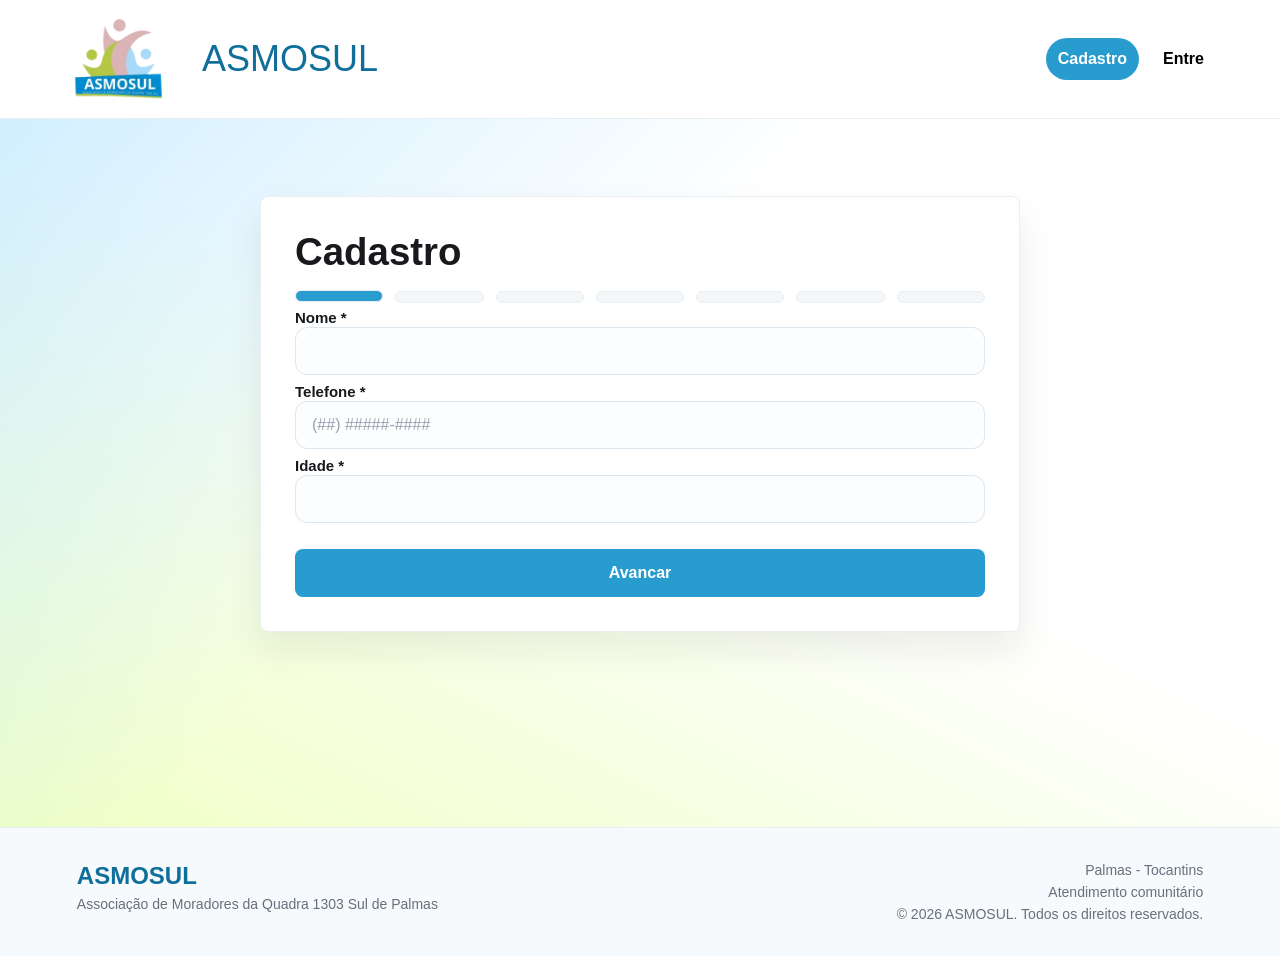
==== commit 66aa0e09: "Site finalizado" ====
--- a/cadastro.html
+++ b/cadastro.html
@@ -27,6 +27,16 @@
                     <h1>Cadastro</h1>
                 </div>
 
+                <div class="progress-steps" aria-hidden="false">
+                    <div class="step-box filled" data-index="1" aria-hidden="true"></div>
+                    <div class="step-box" data-index="2" aria-hidden="true"></div>
+                    <div class="step-box" data-index="3" aria-hidden="true"></div>
+                    <div class="step-box" data-index="4" aria-hidden="true"></div>
+                    <div class="step-box" data-index="5" aria-hidden="true"></div>
+                    <div class="step-box" data-index="6" aria-hidden="true"></div>
+                    <div class="step-box" data-index="7" aria-hidden="true"></div>
+                </div>
+
                 <form id="cadastroWizard" class="wizard" action="#">
                     <div class="wizard-step is-active" data-step="1">
                         <div>
@@ -46,11 +56,11 @@
                     <div class="wizard-step" data-step="2">
                         <div>
                             <label for="cpf">CPF *</label>
-                            <input type="text" name="cpf" id="cpf" minlength="11" maxlength="14" required>
+                            <input type="text" name="cpf" id="cpf" minlength="11" maxlength="14" placeholder="000.000.000-00" inputmode="numeric" required>
                         </div>
                         <div>
                             <label for="date">Data de nascimento *</label>
-                            <input type="date" name="date" id="date" required>
+                            <input type="date" name="date" id="date" required maxlength="10">
                         </div>
                         <div>
                             <label for="sexo">Sexo</label>
--- a/Css/index.css
+++ b/Css/index.css
@@ -156,9 +156,67 @@
   display: grid;
   grid-template-columns: minmax(0, 1.05fr) minmax(460px, 0.95fr);
   gap: clamp(56px, 7vw, 120px);
-  align-items: center;
+  align-items: start;
   min-height: calc(100vh - 118px);
   padding: clamp(48px, 6vw, 96px) clamp(24px, 5vw, 104px);
+}
+
+.bottom-row {
+  grid-column: 1 / -1;
+  width: 100%;
+  margin-top: 28px;
+}
+
+.bottom-strip {
+  display: flex;
+  align-items: center;
+  justify-content: flex-start;
+  width: 100%;
+  padding: 0;
+}
+
+.botaoCad {
+  display: flex;
+  flex-direction: column;
+  align-items: center;
+  justify-content: center;
+  width: 100%;
+  min-height: 88px;
+  padding: 24px;
+  border-radius: 16px;
+  box-shadow: inset 0 0 0 1px rgb(255 255 255 / 60%);
+  gap: 18px;
+}
+
+.cadastro-callout {
+  margin: 0;
+  color: #000000;
+  font-size: 23px;
+  font-weight: 700;
+  line-height: 1.2;
+  text-align: center;
+}
+
+.cadastro-image {
+  display: block;
+  width: 100%;
+  max-width: 480px;
+  height: 170px;
+  border-radius: 12px;
+  object-fit: cover;
+}
+
+.cadastro-link {
+  display: flex;
+  justify-content: center;
+}
+
+.botaoCad p {
+  margin: 0;
+  color: var(--blue-700);
+  font-size: 28px;
+  font-weight: 700;
+  line-height: 1;
 }
 
 .hero-copy {
@@ -399,6 +457,26 @@
   margin: 0 auto;
 }
 
+/* Progress steps (retângulos) para a área de cadastro */
+.progress-steps {
+  display: flex;
+  gap: 12px;
+  margin: 18px 0 6px;
+  align-items: center;
+}
+.progress-steps .step-box {
+  flex: 1 1 0;
+  height: 12px;
+  border-radius: 8px;
+  background: #f3f7fa;
+  border: 1px solid var(--line);
+  transition: background 220ms ease, transform 180ms ease;
+}
+.progress-steps .step-box.filled {
+  background: var(--blue);
+  transform: translateY(-1px);
+}
+
 .panel-head h1 {
   margin: 0 0 18px;
   font-size: clamp(28px, 3vw, 42px);
@@ -548,4 +626,4 @@
   .footer-links {
     text-align: left;
   }
-}+}
